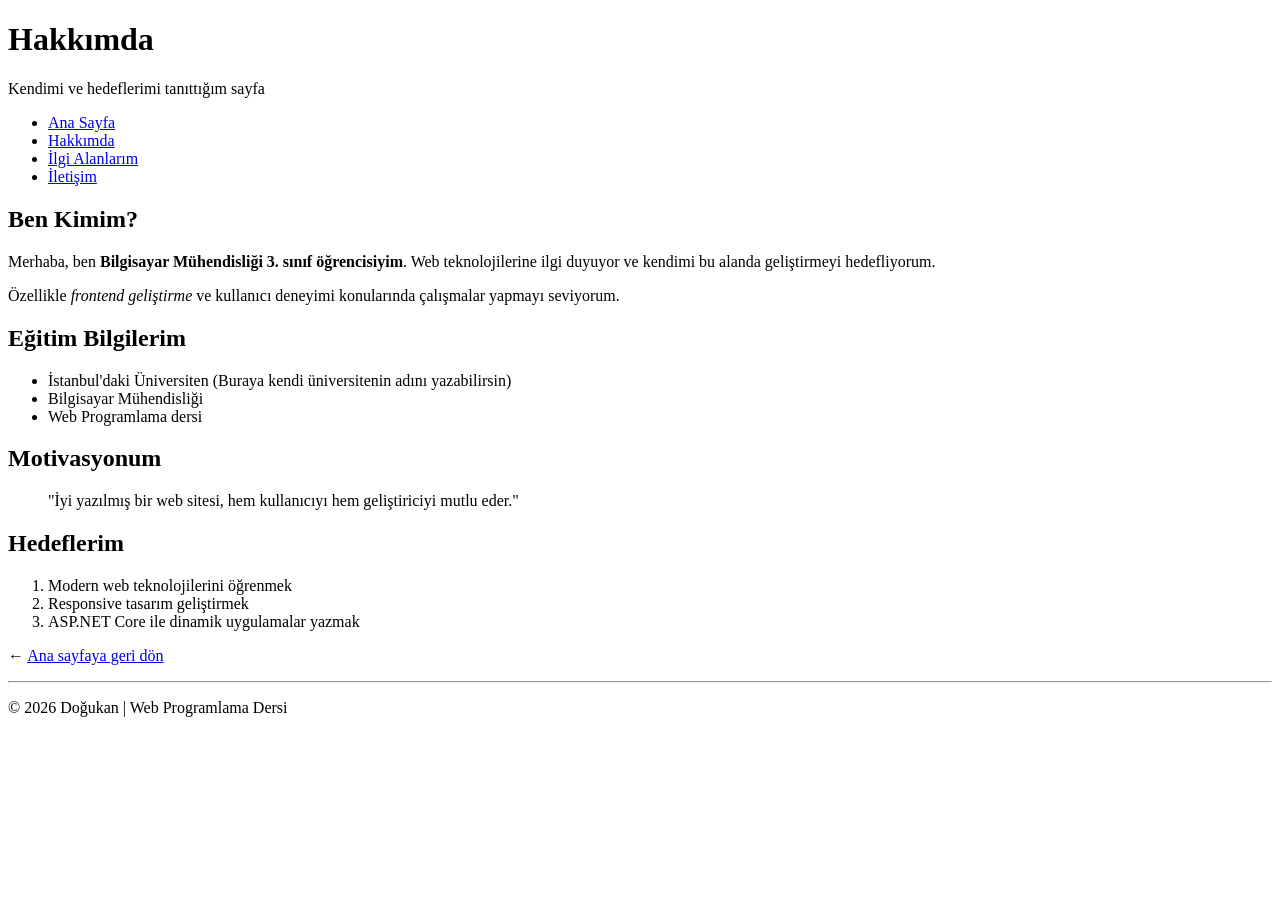
==== about.html @ 2b0b5a4f "Add personal website pages: index, about, contact, and interests" ====
<!DOCTYPE html>
<html lang="tr">
<head>
    <meta charset="UTF-8">
    <title>Hakkımda - Doğukan</title>
</head>
<body>

    <h1>Hakkımda</h1>
    <p>Kendimi ve hedeflerimi tanıttığım sayfa</p>

    <ul>
        <li><a href="index.html">Ana Sayfa</a></li>
        <li><a href="about.html">Hakkımda</a></li>
        <li><a href="interests.html">İlgi Alanlarım</a></li>
        <li><a href="contact.html">İletişim</a></li>
    </ul>

    <h2>Ben Kimim?</h2>
    <p>Merhaba, ben <b>Bilgisayar Mühendisliği 3. sınıf öğrencisiyim</b>. Web teknolojilerine ilgi duyuyor ve kendimi bu alanda geliştirmeyi hedefliyorum.</p>
    <p>Özellikle <i>frontend geliştirme</i> ve kullanıcı deneyimi konularında çalışmalar yapmayı seviyorum.</p>

    <h2>Eğitim Bilgilerim</h2>
    <ul>
        <li>İstanbul'daki Üniversiten (Buraya kendi üniversitenin adını yazabilirsin)</li>
        <li>Bilgisayar Mühendisliği</li>
        <li>Web Programlama dersi</li>
    </ul>

    <h2>Motivasyonum</h2>
    <blockquote>
        "İyi yazılmış bir web sitesi, hem kullanıcıyı hem geliştiriciyi mutlu eder."
    </blockquote>

    <h2>Hedeflerim</h2>
    <ol>
        <li>Modern web teknolojilerini öğrenmek</li>
        <li>Responsive tasarım geliştirmek</li>
        <li>ASP.NET Core ile dinamik uygulamalar yazmak</li>
    </ol>

    <p>← <a href="index.html">Ana sayfaya geri dön</a></p>

    <hr>
    <p>© 2026 Doğukan | Web Programlama Dersi</p>

</body>
</html>
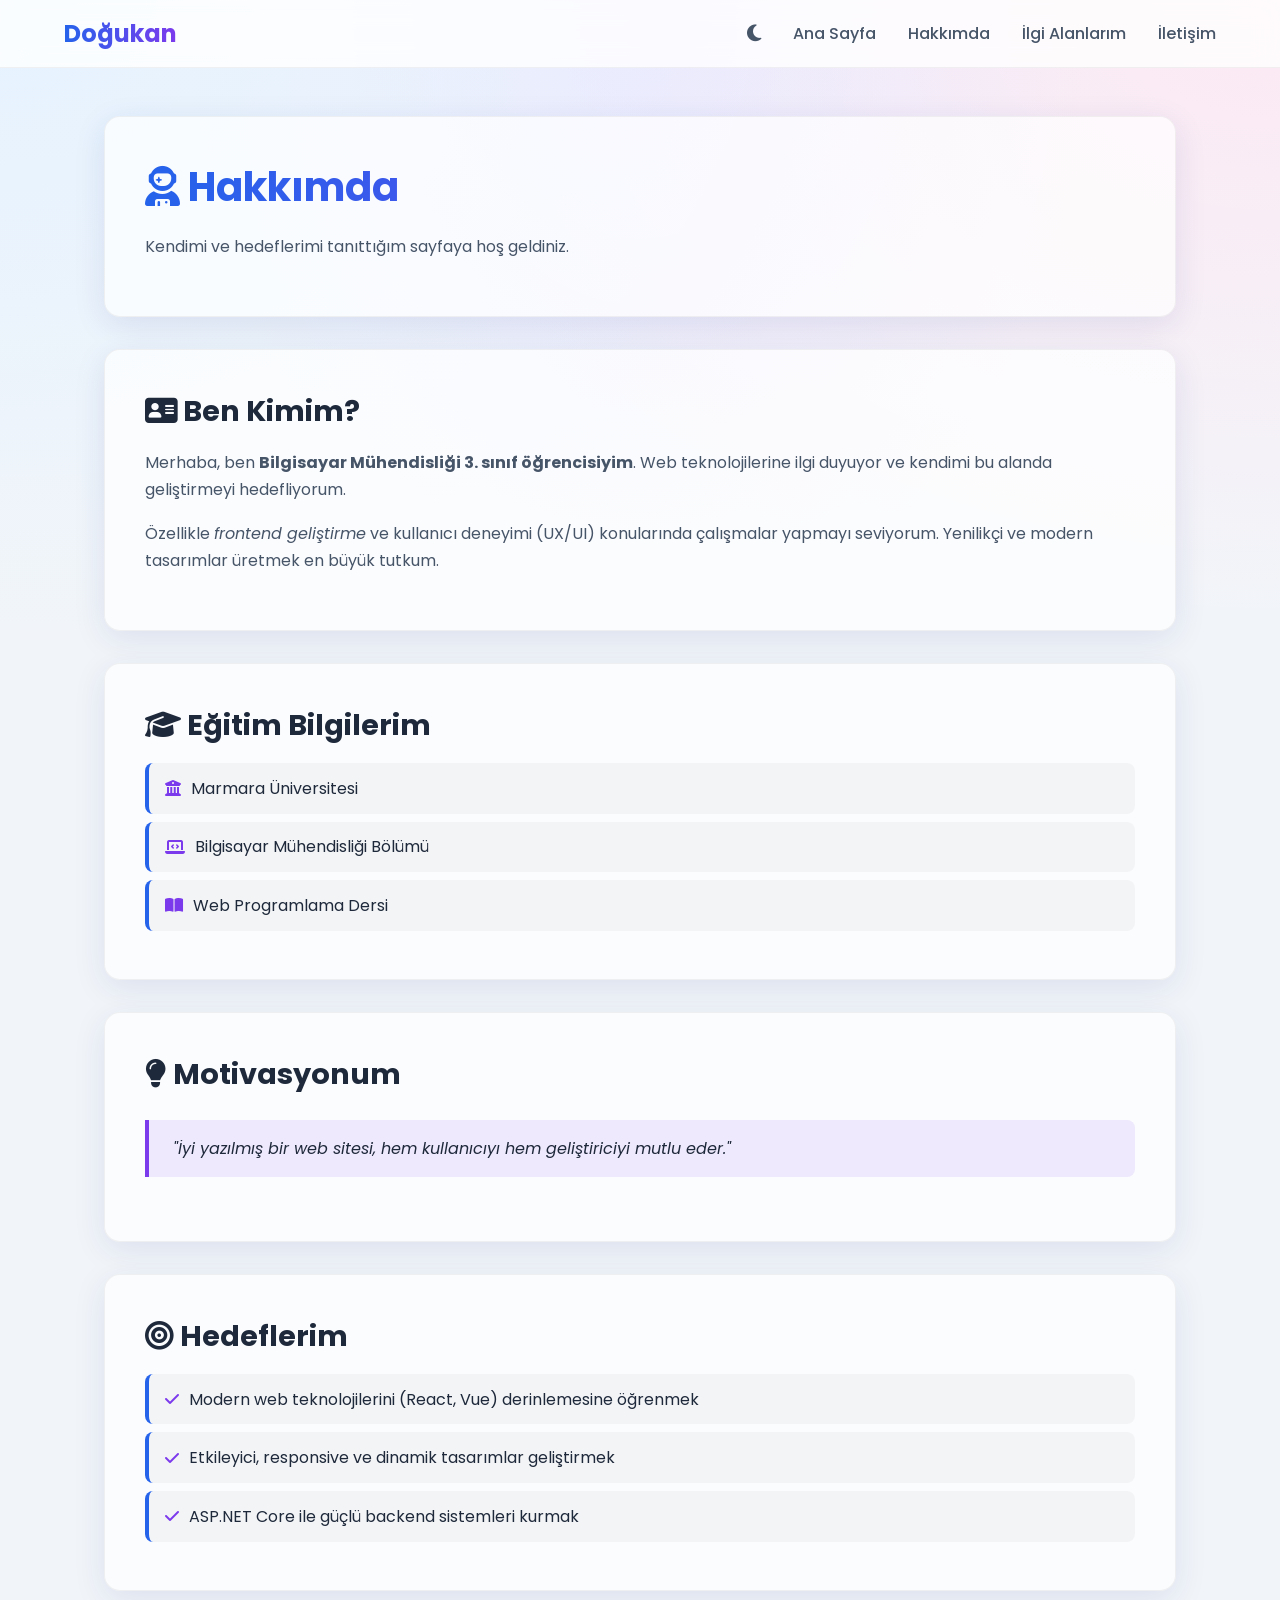
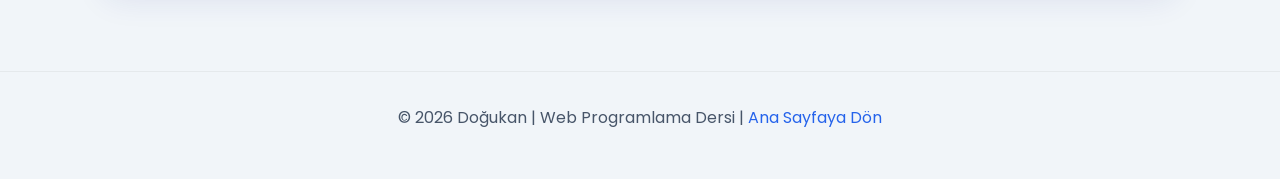
==== commit febc4073: "docs: update university name and improve formatting in about.html" ====
--- a/about.html
+++ b/about.html
@@ -1,48 +1,77 @@
 <!DOCTYPE html>
 <html lang="tr">
+
 <head>
     <meta charset="UTF-8">
+    <meta name="viewport" content="width=device-width, initial-scale=1.0">
     <title>Hakkımda - Doğukan</title>
+    <link rel="stylesheet" href="https://cdnjs.cloudflare.com/ajax/libs/font-awesome/6.4.0/css/all.min.css">
+    <link rel="stylesheet" href="styles/profile.css">
 </head>
+
 <body>
 
-    <h1>Hakkımda</h1>
-    <p>Kendimi ve hedeflerimi tanıttığım sayfa</p>
+    <nav>
+        <a href="index.html" class="logo">Doğukan</a>
+        <div class="nav-right">
+            <button id="theme-toggle" class="theme-toggle-btn" aria-label="Temayı Değiştir">
+                <i id="theme-icon" class="fa-solid fa-moon"></i>
+            </button>
+            <ul class="nav-links">
+                <li><a href="index.html">Ana Sayfa</a></li>
+                <li><a href="about.html">Hakkımda</a></li>
+                <li><a href="interests.html">İlgi Alanlarım</a></li>
+                <li><a href="contact.html">İletişim</a></li>
+            </ul>
+        </div>
+    </nav>
 
-    <ul>
-        <li><a href="index.html">Ana Sayfa</a></li>
-        <li><a href="about.html">Hakkımda</a></li>
-        <li><a href="interests.html">İlgi Alanlarım</a></li>
-        <li><a href="contact.html">İletişim</a></li>
-    </ul>
+    <main>
+        <div class="glass-card">
+            <h1><i class="fa-solid fa-user-astronaut"></i> Hakkımda</h1>
+            <p>Kendimi ve hedeflerimi tanıttığım sayfaya hoş geldiniz.</p>
+        </div>
 
-    <h2>Ben Kimim?</h2>
-    <p>Merhaba, ben <b>Bilgisayar Mühendisliği 3. sınıf öğrencisiyim</b>. Web teknolojilerine ilgi duyuyor ve kendimi bu alanda geliştirmeyi hedefliyorum.</p>
-    <p>Özellikle <i>frontend geliştirme</i> ve kullanıcı deneyimi konularında çalışmalar yapmayı seviyorum.</p>
+        <div class="glass-card">
+            <h2><i class="fa-solid fa-address-card"></i> Ben Kimim?</h2>
+            <p>Merhaba, ben <b>Bilgisayar Mühendisliği 3. sınıf öğrencisiyim</b>. Web teknolojilerine ilgi duyuyor ve
+                kendimi bu alanda geliştirmeyi hedefliyorum.</p>
+            <p>Özellikle <i>frontend geliştirme</i> ve kullanıcı deneyimi (UX/UI) konularında çalışmalar yapmayı
+                seviyorum. Yenilikçi ve modern tasarımlar üretmek en büyük tutkum.</p>
+        </div>
 
-    <h2>Eğitim Bilgilerim</h2>
-    <ul>
-        <li>İstanbul'daki Üniversiten (Buraya kendi üniversitenin adını yazabilirsin)</li>
-        <li>Bilgisayar Mühendisliği</li>
-        <li>Web Programlama dersi</li>
-    </ul>
+        <div class="glass-card">
+            <h2><i class="fa-solid fa-graduation-cap"></i> Eğitim Bilgilerim</h2>
+            <ul class="styled-list">
+                <li><i class="fa-solid fa-building-columns"></i> Marmara Üniversitesi</li>
+                <li><i class="fa-solid fa-laptop-code"></i> Bilgisayar Mühendisliği Bölümü</li>
+                <li><i class="fa-solid fa-book-open"></i> Web Programlama Dersi</li>
+            </ul>
+        </div>
 
-    <h2>Motivasyonum</h2>
-    <blockquote>
-        "İyi yazılmış bir web sitesi, hem kullanıcıyı hem geliştiriciyi mutlu eder."
-    </blockquote>
+        <div class="glass-card">
+            <h2><i class="fa-solid fa-lightbulb"></i> Motivasyonum</h2>
+            <blockquote>
+                "İyi yazılmış bir web sitesi, hem kullanıcıyı hem geliştiriciyi mutlu eder."
+            </blockquote>
+        </div>
 
-    <h2>Hedeflerim</h2>
-    <ol>
-        <li>Modern web teknolojilerini öğrenmek</li>
-        <li>Responsive tasarım geliştirmek</li>
-        <li>ASP.NET Core ile dinamik uygulamalar yazmak</li>
-    </ol>
+        <div class="glass-card">
+            <h2><i class="fa-solid fa-bullseye"></i> Hedeflerim</h2>
+            <ul class="styled-list">
+                <li><i class="fa-solid fa-check"></i> Modern web teknolojilerini (React, Vue) derinlemesine öğrenmek
+                </li>
+                <li><i class="fa-solid fa-check"></i> Etkileyici, responsive ve dinamik tasarımlar geliştirmek</li>
+                <li><i class="fa-solid fa-check"></i> ASP.NET Core ile güçlü backend sistemleri kurmak</li>
+            </ul>
+        </div>
+    </main>
 
-    <p>← <a href="index.html">Ana sayfaya geri dön</a></p>
+    <footer>
+        <p>© 2026 Doğukan | Web Programlama Dersi | <a href="index.html">Ana Sayfaya Dön</a></p>
+    </footer>
 
-    <hr>
-    <p>© 2026 Doğukan | Web Programlama Dersi</p>
+    <script src="scripts/profile.js"></script>
+</body>
 
-</body>
 </html>
--- a/styles/profile.css
+++ b/styles/profile.css
@@ -0,0 +1,380 @@
+@import url('https://fonts.googleapis.com/css2?family=Poppins:wght@300;400;500;600;700&display=swap');
+
+:root {
+    /* Light Mode Variables (Default) */
+    --bg-color: #f1f5f9;
+    --text-color: #0f172a;
+    --primary-color: #2563eb;
+    --secondary-color: #7c3aed;
+    --card-bg: rgba(255, 255, 255, 0.7);
+    --border-color: rgba(0, 0, 0, 0.05);
+    --glass-shadow: 0 8px 32px 0 rgba(31, 38, 135, 0.1);
+    --nav-bg: rgba(255, 255, 255, 0.8);
+    --heading-color: #1e293b;
+    --text-muted: #475569;
+    --quote-bg: rgba(124, 58, 237, 0.1);
+    --input-bg: rgba(255, 255, 255, 0.8);
+    --list-item-bg: rgba(0, 0, 0, 0.03);
+    
+    /* Gradients for Light Mode */
+    --bg-gradient-1: hsla(210,100%,95%,1);
+    --bg-gradient-2: hsla(250,100%,95%,0.8);
+    --bg-gradient-3: hsla(330,100%,95%,0.8);
+}
+
+body.dark-mode {
+    /* Dark Mode Variables */
+    --bg-color: #0f172a;
+    --text-color: #f8fafc;
+    --primary-color: #3b82f6;
+    --secondary-color: #8b5cf6;
+    --card-bg: rgba(30, 41, 59, 0.7);
+    --border-color: rgba(255, 255, 255, 0.1);
+    --glass-shadow: 0 8px 32px 0 rgba(0, 0, 0, 0.37);
+    --nav-bg: rgba(15, 23, 42, 0.8);
+    --heading-color: #e2e8f0;
+    --text-muted: #cbd5e1;
+    --quote-bg: rgba(139, 92, 246, 0.1);
+    --input-bg: rgba(15, 23, 42, 0.5);
+    --list-item-bg: rgba(255, 255, 255, 0.03);
+    
+    /* Gradients for Dark Mode */
+    --bg-gradient-1: hsla(253,16%,7%,1);
+    --bg-gradient-2: hsla(225,39%,30%,0.3);
+    --bg-gradient-3: hsla(339,49%,30%,0.3);
+}
+
+* {
+    margin: 0;
+    padding: 0;
+    box-sizing: border-box;
+    font-family: 'Poppins', sans-serif;
+}
+
+body {
+    background-color: var(--bg-color);
+    color: var(--text-color);
+    min-height: 100vh;
+    display: flex;
+    flex-direction: column;
+    background-image: 
+        radial-gradient(at 0% 0%, var(--bg-gradient-1) 0, transparent 50%), 
+        radial-gradient(at 50% 0%, var(--bg-gradient-2) 0, transparent 50%), 
+        radial-gradient(at 100% 0%, var(--bg-gradient-3) 0, transparent 50%);
+    background-attachment: fixed;
+    background-size: cover;
+    transition: background-color 0.5s, color 0.5s;
+}
+
+/* Navbar Styling */
+nav {
+    background: var(--nav-bg);
+    backdrop-filter: blur(12px);
+    -webkit-backdrop-filter: blur(12px);
+    border-bottom: 1px solid var(--border-color);
+    padding: 1rem 5%;
+    display: flex;
+    justify-content: space-between;
+    align-items: center;
+    position: sticky;
+    top: 0;
+    z-index: 100;
+    transition: background 0.5s, border-color 0.5s;
+}
+
+.logo {
+    font-size: 1.5rem;
+    font-weight: 700;
+    color: var(--text-color);
+    text-decoration: none;
+    background: linear-gradient(to right, var(--primary-color), var(--secondary-color));
+    -webkit-background-clip: text;
+    -webkit-text-fill-color: transparent;
+}
+
+.nav-right {
+    display: flex;
+    align-items: center;
+    gap: 2rem;
+}
+
+.nav-links {
+    list-style: none;
+    display: flex;
+    align-items: center;
+    gap: 2rem;
+    margin: 0;
+    padding: 0;
+}
+
+.nav-links li a {
+    color: var(--text-muted);
+    text-decoration: none;
+    font-weight: 500;
+    transition: color 0.3s, transform 0.3s;
+    position: relative;
+}
+
+.nav-links li a::after {
+    content: '';
+    position: absolute;
+    width: 0;
+    height: 2px;
+    bottom: -4px;
+    left: 0;
+    background: linear-gradient(to right, var(--primary-color), var(--secondary-color));
+    transition: width 0.3s;
+}
+
+.nav-links li a:hover,
+.nav-links li a.active {
+    color: var(--text-color);
+}
+
+.nav-links li a:hover::after,
+.nav-links li a.active::after {
+    width: 100%;
+}
+
+/* Theme Toggle Button */
+.theme-toggle-btn {
+    background: transparent;
+    border: none;
+    color: var(--text-muted);
+    font-size: 1.2rem;
+    cursor: pointer;
+    transition: color 0.3s, transform 0.3s;
+    display: flex;
+    align-items: center;
+    justify-content: center;
+}
+
+.theme-toggle-btn:hover {
+    color: var(--primary-color);
+    transform: scale(1.1);
+}
+
+/* Main Container */
+main {
+    flex: 1;
+    padding: 3rem 5%;
+    max-width: 1200px;
+    margin: 0 auto;
+    width: 100%;
+    animation: fadeIn 0.8s ease-out forwards;
+}
+
+@keyframes fadeIn {
+    from { opacity: 0; transform: translateY(20px); }
+    to { opacity: 1; transform: translateY(0); }
+}
+
+/* Glass Card Reusable */
+.glass-card {
+    background: var(--card-bg);
+    backdrop-filter: blur(16px);
+    -webkit-backdrop-filter: blur(16px);
+    border: 1px solid var(--border-color);
+    border-radius: 16px;
+    padding: 2.5rem;
+    box-shadow: var(--glass-shadow);
+    margin-bottom: 2rem;
+    transition: transform 0.3s, box-shadow 0.3s, background 0.5s, border-color 0.5s;
+}
+
+.glass-card:hover {
+    transform: translateY(-5px);
+    box-shadow: 0 12px 40px 0 rgba(0, 0, 0, 0.15);
+}
+
+body.dark-mode .glass-card:hover {
+    box-shadow: 0 12px 40px 0 rgba(0, 0, 0, 0.45);
+}
+
+h1 {
+    font-size: 2.5rem;
+    margin-bottom: 1rem;
+    background: linear-gradient(to right, var(--primary-color), var(--secondary-color));
+    -webkit-background-clip: text;
+    -webkit-text-fill-color: transparent;
+}
+
+h2 {
+    font-size: 1.8rem;
+    margin-bottom: 1rem;
+    color: var(--heading-color);
+    transition: color 0.5s;
+}
+
+p {
+    line-height: 1.7;
+    color: var(--text-muted);
+    margin-bottom: 1rem;
+    transition: color 0.5s;
+}
+
+/* Lists */
+.styled-list {
+    list-style: none;
+    margin-top: 1rem;
+}
+
+.styled-list li {
+    padding: 0.8rem 1rem;
+    background: var(--list-item-bg);
+    margin-bottom: 0.5rem;
+    border-radius: 8px;
+    border-left: 4px solid var(--primary-color);
+    color: var(--heading-color);
+    display: flex;
+    align-items: center;
+    gap: 10px;
+    transition: background 0.5s, color 0.5s;
+}
+
+.styled-list li a {
+    color: var(--heading-color);
+}
+
+.styled-list li i {
+    color: var(--secondary-color);
+}
+
+/* Contact Form */
+.form-group {
+    margin-bottom: 1.5rem;
+}
+
+.form-group label {
+    display: block;
+    margin-bottom: 0.5rem;
+    color: var(--heading-color);
+    font-weight: 500;
+}
+
+.form-control {
+    width: 100%;
+    padding: 1rem;
+    background: var(--input-bg);
+    border: 1px solid var(--border-color);
+    border-radius: 8px;
+    color: var(--text-color);
+    outline: none;
+    transition: border-color 0.3s, background 0.3s, color 0.5s;
+}
+
+.form-control:focus {
+    border-color: var(--primary-color);
+}
+
+select.form-control {
+    appearance: none;
+}
+
+.radio-checkbox-group {
+    display: flex;
+    gap: 1.5rem;
+    margin-top: 0.5rem;
+}
+
+.radio-checkbox-label {
+    display: flex;
+    align-items: center;
+    gap: 0.5rem;
+    color: var(--text-muted);
+    cursor: pointer;
+}
+
+.btn {
+    padding: 0.8rem 2rem;
+    border: none;
+    border-radius: 8px;
+    font-size: 1rem;
+    font-weight: 600;
+    cursor: pointer;
+    transition: all 0.3s;
+    display: inline-flex;
+    align-items: center;
+    gap: 0.5rem;
+}
+
+.btn-primary {
+    background: linear-gradient(to right, var(--primary-color), var(--secondary-color));
+    color: white;
+}
+
+.btn-primary:hover {
+    box-shadow: 0 0 15px rgba(59, 130, 246, 0.5);
+    transform: scale(1.02);
+}
+
+.btn-secondary {
+    background: rgba(0, 0, 0, 0.05);
+    color: var(--text-color);
+}
+
+body.dark-mode .btn-secondary {
+    background: rgba(255, 255, 255, 0.1);
+    color: white;
+}
+
+.btn-secondary:hover {
+    background: rgba(0, 0, 0, 0.1);
+}
+
+body.dark-mode .btn-secondary:hover {
+    background: rgba(255, 255, 255, 0.2);
+}
+
+.btn-group {
+    display: flex;
+    gap: 1rem;
+    margin-top: 2rem;
+}
+
+/* Quotes */
+blockquote {
+    border-left: 4px solid var(--secondary-color);
+    padding: 1rem 1.5rem;
+    background: var(--quote-bg);
+    border-radius: 0 8px 8px 0;
+    font-style: italic;
+    color: var(--heading-color);
+    margin: 1.5rem 0;
+    transition: background 0.5s, color 0.5s;
+}
+
+/* Footer */
+footer {
+    text-align: center;
+    padding: 2rem;
+    border-top: 1px solid var(--border-color);
+    color: var(--text-muted);
+    margin-top: auto;
+    transition: border-color 0.5s, color 0.5s;
+}
+
+footer a {
+    color: var(--primary-color);
+    text-decoration: none;
+}
+
+/* Special text colors inside glass card */
+.glass-card a {
+    transition: color 0.5s;
+}
+
+/* Responsive */
+@media (max-width: 768px) {
+    .nav-links {
+        display: none;
+    }
+    
+    .glass-card {
+        padding: 1.5rem;
+    }
+    
+    h1 {
+        font-size: 2rem;
+    }
+}
